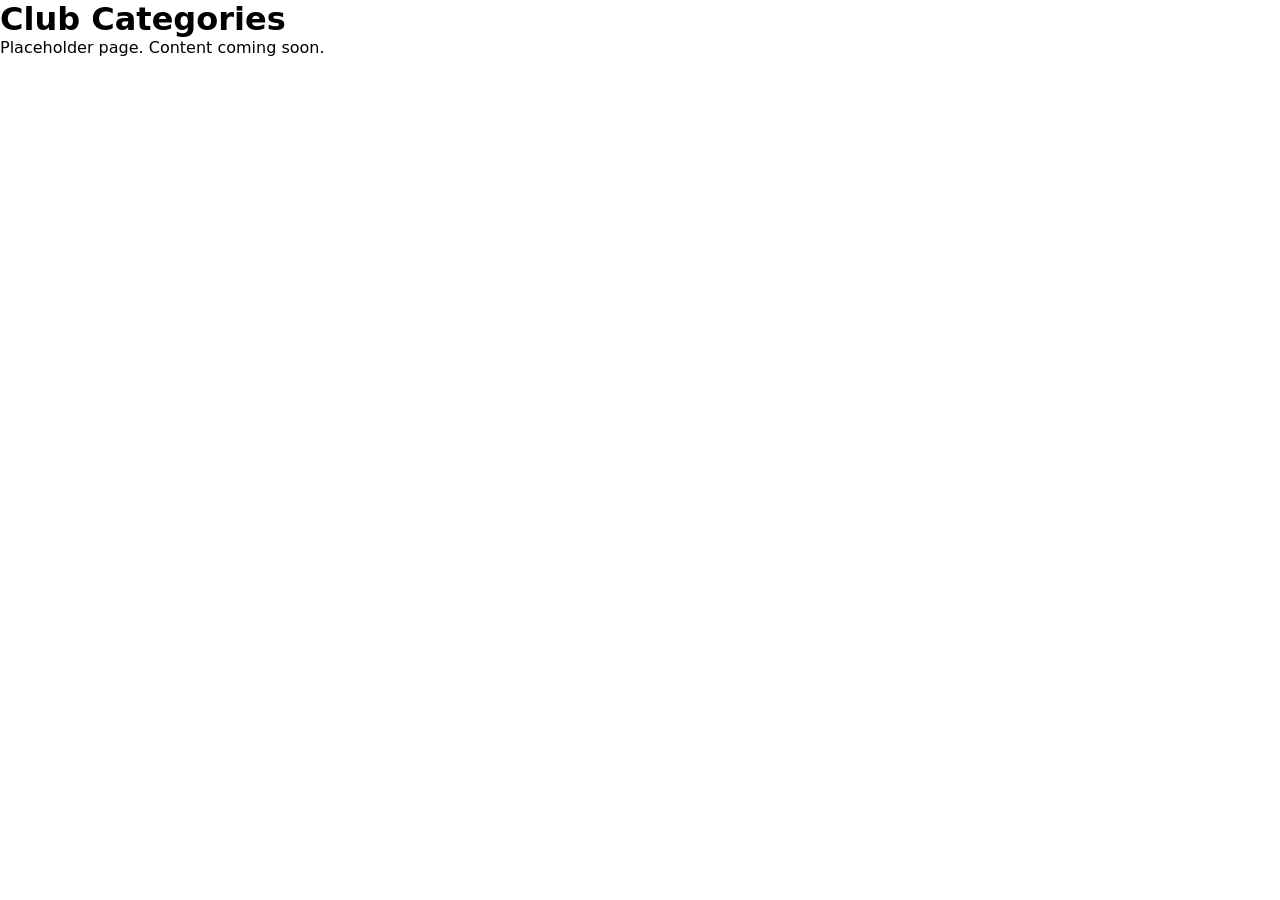
==== src/clubs.html @ 5e250b81 "chore: add project folder structure and placeholder pages Establish the baseline agreed in the assig" ====
<!DOCTYPE html>
<html lang="en">
<head>
  <meta charset="UTF-8" />
  <meta name="viewport" content="width=device-width, initial-scale=1.0" />
  <title>Club Categories | University Student Clubs Portal</title>
  <link rel="stylesheet" href="../styles/style.css" />
</head>
<body>
  <!-- TODO: Club Categories page — placeholder, to be implemented on feature/clubs-page -->
  <h1>Club Categories</h1>
  <p>Placeholder page. Content coming soon.</p>
</body>
</html>
---- styles/style.css ----
/* =========================================================
   University Student Clubs Portal — shared stylesheet
   All pages link to this single file via ../styles/style.css
   Each feature branch appends its own page section below.
   ========================================================= */

/* --- placeholder baseline --- */
* { margin: 0; padding: 0; box-sizing: border-box; }
body { font-family: system-ui, sans-serif; }
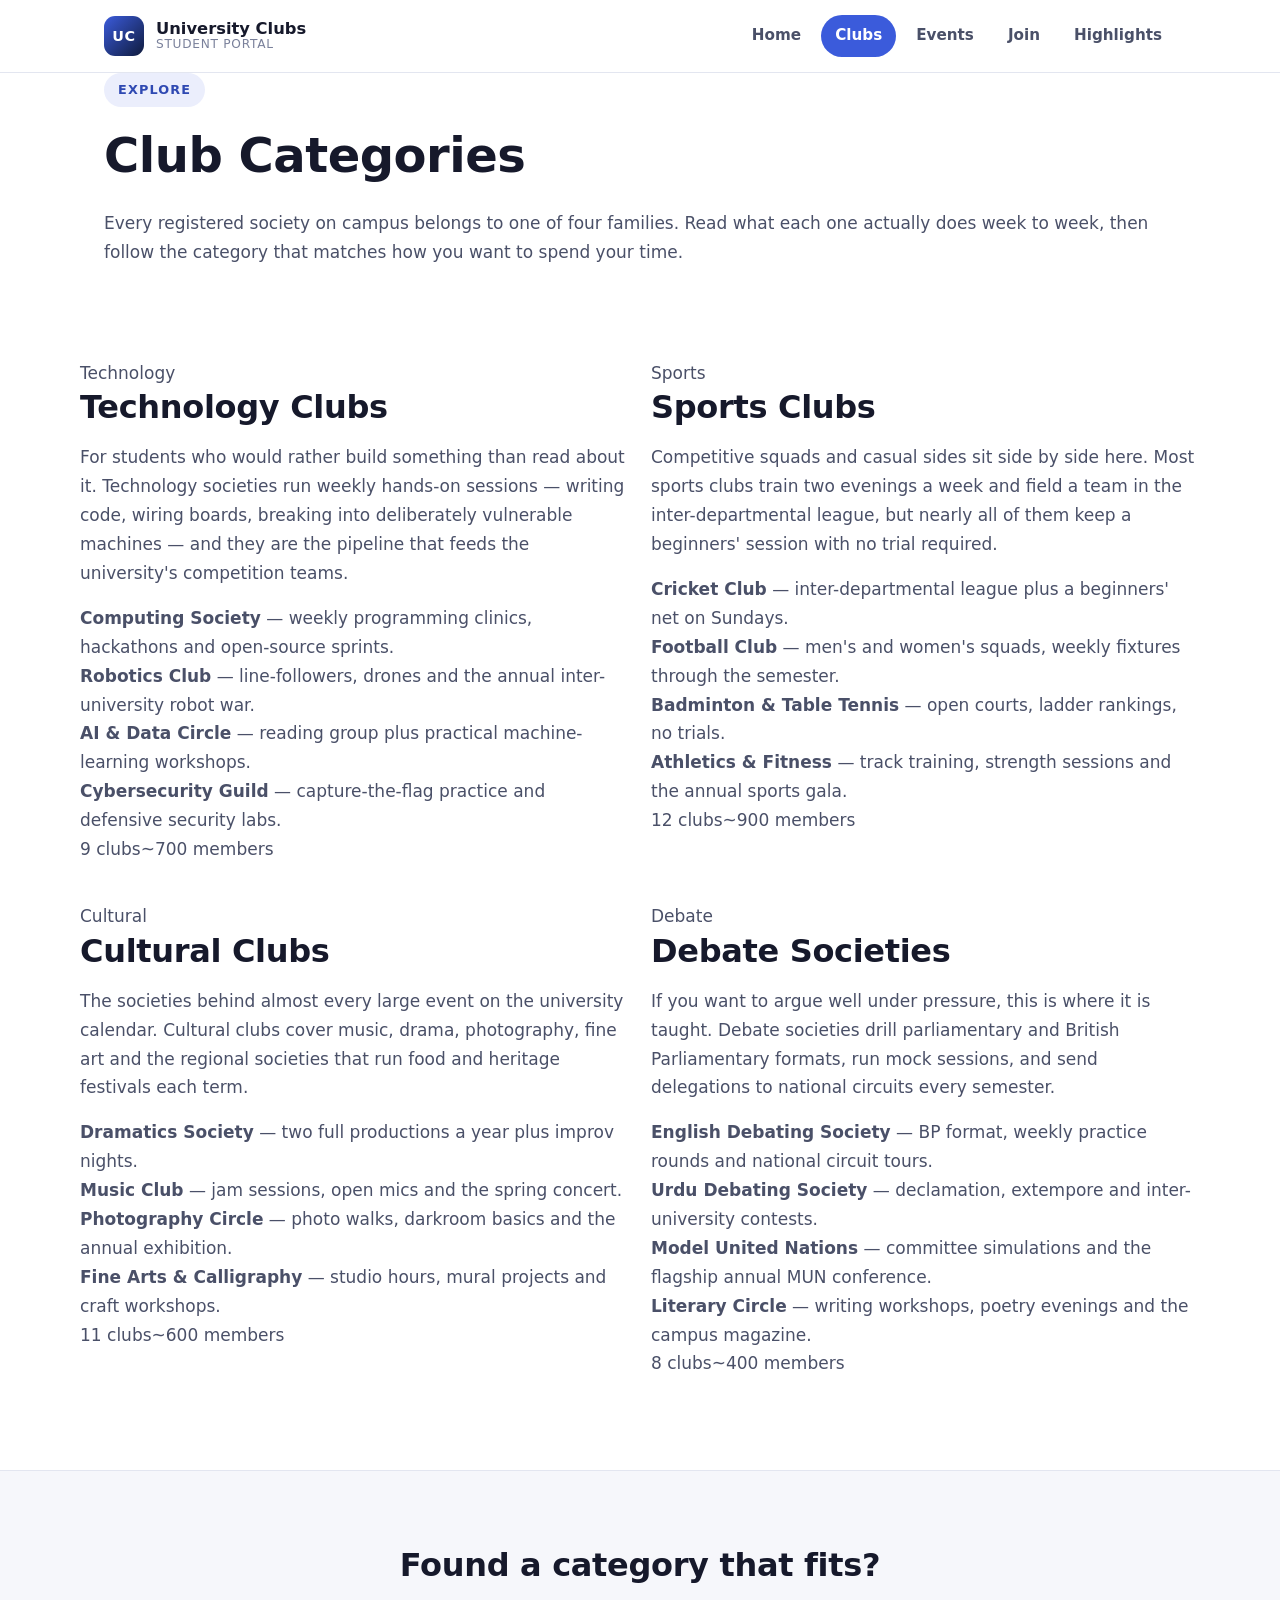
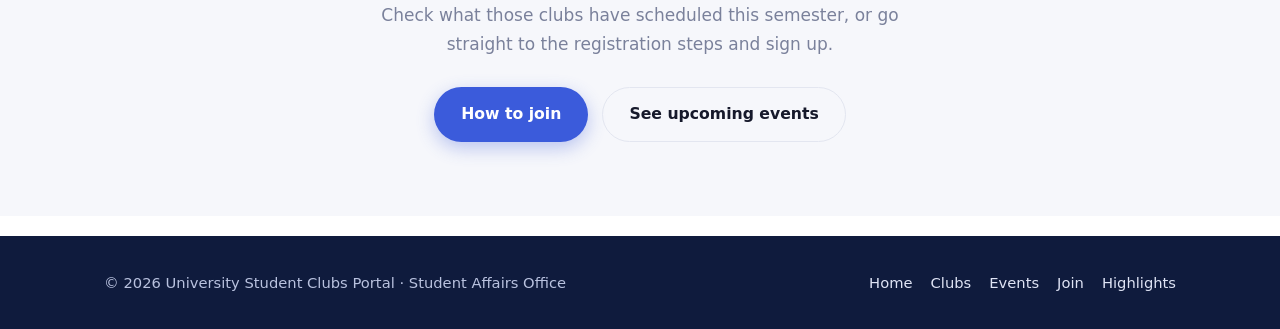
==== commit ff0ce7b2: "feat(clubs): add club categories page structure Implements the HTML for the club categories page (re" ====
--- a/src/clubs.html
+++ b/src/clubs.html
@@ -3,12 +3,162 @@
 <head>
   <meta charset="UTF-8" />
   <meta name="viewport" content="width=device-width, initial-scale=1.0" />
+  <meta name="description" content="Browse every category of student club at the university — technology, sports, cultural and debate societies." />
   <title>Club Categories | University Student Clubs Portal</title>
   <link rel="stylesheet" href="../styles/style.css" />
 </head>
 <body>
-  <!-- TODO: Club Categories page — placeholder, to be implemented on feature/clubs-page -->
-  <h1>Club Categories</h1>
-  <p>Placeholder page. Content coming soon.</p>
+
+  <header class="site-header">
+    <div class="container header-inner">
+      <a class="brand" href="index.html">
+        <span class="brand-mark">UC</span>
+        <span class="brand-text">
+          <strong>University Clubs</strong>
+          <small>Student Portal</small>
+        </span>
+      </a>
+
+      <nav class="site-nav" aria-label="Main navigation">
+        <ul>
+          <li><a href="index.html">Home</a></li>
+          <li><a href="clubs.html" class="active">Clubs</a></li>
+          <li><a href="events.html">Events</a></li>
+          <li><a href="join.html">Join</a></li>
+          <li><a href="highlights.html">Highlights</a></li>
+        </ul>
+      </nav>
+    </div>
+  </header>
+
+  <main>
+
+    <section class="page-head">
+      <div class="container">
+        <p class="eyebrow">Explore</p>
+        <h1>Club Categories</h1>
+        <p class="page-head-lead">
+          Every registered society on campus belongs to one of four families. Read what
+          each one actually does week to week, then follow the category that matches how
+          you want to spend your time.
+        </p>
+      </div>
+    </section>
+
+    <section class="container section">
+
+      <div class="grid grid-2 category-grid">
+
+        <article class="category-card cat-tech">
+          <header class="category-head">
+            <span class="category-badge">Technology</span>
+            <h2>Technology Clubs</h2>
+          </header>
+          <p>
+            For students who would rather build something than read about it. Technology
+            societies run weekly hands-on sessions — writing code, wiring boards, breaking
+            into deliberately vulnerable machines — and they are the pipeline that feeds
+            the university's competition teams.
+          </p>
+          <ul class="club-list">
+            <li><strong>Computing Society</strong> — weekly programming clinics, hackathons and open-source sprints.</li>
+            <li><strong>Robotics Club</strong> — line-followers, drones and the annual inter-university robot war.</li>
+            <li><strong>AI &amp; Data Circle</strong> — reading group plus practical machine-learning workshops.</li>
+            <li><strong>Cybersecurity Guild</strong> — capture-the-flag practice and defensive security labs.</li>
+          </ul>
+          <p class="category-meta"><span>9 clubs</span><span>~700 members</span></p>
+        </article>
+
+        <article class="category-card cat-sports">
+          <header class="category-head">
+            <span class="category-badge">Sports</span>
+            <h2>Sports Clubs</h2>
+          </header>
+          <p>
+            Competitive squads and casual sides sit side by side here. Most sports clubs
+            train two evenings a week and field a team in the inter-departmental league,
+            but nearly all of them keep a beginners' session with no trial required.
+          </p>
+          <ul class="club-list">
+            <li><strong>Cricket Club</strong> — inter-departmental league plus a beginners' net on Sundays.</li>
+            <li><strong>Football Club</strong> — men's and women's squads, weekly fixtures through the semester.</li>
+            <li><strong>Badminton &amp; Table Tennis</strong> — open courts, ladder rankings, no trials.</li>
+            <li><strong>Athletics &amp; Fitness</strong> — track training, strength sessions and the annual sports gala.</li>
+          </ul>
+          <p class="category-meta"><span>12 clubs</span><span>~900 members</span></p>
+        </article>
+
+        <article class="category-card cat-cultural">
+          <header class="category-head">
+            <span class="category-badge">Cultural</span>
+            <h2>Cultural Clubs</h2>
+          </header>
+          <p>
+            The societies behind almost every large event on the university calendar.
+            Cultural clubs cover music, drama, photography, fine art and the regional
+            societies that run food and heritage festivals each term.
+          </p>
+          <ul class="club-list">
+            <li><strong>Dramatics Society</strong> — two full productions a year plus improv nights.</li>
+            <li><strong>Music Club</strong> — jam sessions, open mics and the spring concert.</li>
+            <li><strong>Photography Circle</strong> — photo walks, darkroom basics and the annual exhibition.</li>
+            <li><strong>Fine Arts &amp; Calligraphy</strong> — studio hours, mural projects and craft workshops.</li>
+          </ul>
+          <p class="category-meta"><span>11 clubs</span><span>~600 members</span></p>
+        </article>
+
+        <article class="category-card cat-debate">
+          <header class="category-head">
+            <span class="category-badge">Debate</span>
+            <h2>Debate Societies</h2>
+          </header>
+          <p>
+            If you want to argue well under pressure, this is where it is taught. Debate
+            societies drill parliamentary and British Parliamentary formats, run mock
+            sessions, and send delegations to national circuits every semester.
+          </p>
+          <ul class="club-list">
+            <li><strong>English Debating Society</strong> — BP format, weekly practice rounds and national circuit tours.</li>
+            <li><strong>Urdu Debating Society</strong> — declamation, extempore and inter-university contests.</li>
+            <li><strong>Model United Nations</strong> — committee simulations and the flagship annual MUN conference.</li>
+            <li><strong>Literary Circle</strong> — writing workshops, poetry evenings and the campus magazine.</li>
+          </ul>
+          <p class="category-meta"><span>8 clubs</span><span>~400 members</span></p>
+        </article>
+
+      </div>
+    </section>
+
+    <section class="cta">
+      <div class="container">
+        <h2>Found a category that fits?</h2>
+        <p>
+          Check what those clubs have scheduled this semester, or go straight to the
+          registration steps and sign up.
+        </p>
+        <div class="hero-actions">
+          <a class="btn btn-primary" href="join.html">How to join</a>
+          <a class="btn btn-ghost" href="events.html">See upcoming events</a>
+        </div>
+      </div>
+    </section>
+
+  </main>
+
+  <footer class="site-footer">
+    <div class="container footer-inner">
+      <p>&copy; 2026 University Student Clubs Portal &middot; Student Affairs Office</p>
+      <nav aria-label="Footer navigation">
+        <ul>
+          <li><a href="index.html">Home</a></li>
+          <li><a href="clubs.html">Clubs</a></li>
+          <li><a href="events.html">Events</a></li>
+          <li><a href="join.html">Join</a></li>
+          <li><a href="highlights.html">Highlights</a></li>
+        </ul>
+      </nav>
+    </div>
+  </footer>
+
 </body>
 </html>
--- a/styles/style.css
+++ b/styles/style.css
@@ -1,9 +1,403 @@
 /* =========================================================
    University Student Clubs Portal — shared stylesheet
    All pages link to this single file via ../styles/style.css
-   Each feature branch appends its own page section below.
+
+   Contents
+     1. Design tokens
+     2. Reset & base
+     3. Layout helpers
+     4. Header & navigation
+     5. Buttons
+     6. Cards & grids
+     7. Footer
+     8. Page sections (appended per feature branch)
+     9. Responsive — media queries
    ========================================================= */
 
-/* --- placeholder baseline --- */
-* { margin: 0; padding: 0; box-sizing: border-box; }
-body { font-family: system-ui, sans-serif; }
+
+/* ---------------------------------------------------------
+   1. Design tokens
+   --------------------------------------------------------- */
+:root {
+  --navy:        #0f1b3d;
+  --navy-soft:   #1b2b57;
+  --indigo:      #3b5bdb;
+  --indigo-dark: #2f49b2;
+  --amber:       #f0a500;
+  --ink:         #16192b;
+  --body:        #4a5068;
+  --muted:       #7a819b;
+  --line:        #e3e6f0;
+  --surface:     #ffffff;
+  --surface-alt: #f6f7fb;
+
+  --radius:    14px;
+  --radius-sm: 9px;
+  --shadow:    0 1px 2px rgba(15, 27, 61, .06), 0 8px 24px rgba(15, 27, 61, .07);
+  --shadow-lg: 0 2px 4px rgba(15, 27, 61, .07), 0 18px 44px rgba(15, 27, 61, .12);
+
+  --max-width: 1120px;
+  --gutter:    24px;
+
+  --font: "Segoe UI", system-ui, -apple-system, "Helvetica Neue", Arial, sans-serif;
+}
+
+
+/* ---------------------------------------------------------
+   2. Reset & base
+   --------------------------------------------------------- */
+*,
+*::before,
+*::after { box-sizing: border-box; }
+
+html { scroll-behavior: smooth; }
+
+body {
+  margin: 0;
+  font-family: var(--font);
+  font-size: 17px;
+  line-height: 1.7;
+  color: var(--body);
+  background: var(--surface);
+  -webkit-font-smoothing: antialiased;
+}
+
+h1, h2, h3, h4 {
+  margin: 0 0 .5em;
+  color: var(--ink);
+  line-height: 1.25;
+  font-weight: 700;
+  letter-spacing: -.01em;
+}
+
+h1 { font-size: 3rem; }
+h2 { font-size: 2rem; }
+h3 { font-size: 1.2rem; }
+
+p { margin: 0 0 1rem; }
+
+a { color: var(--indigo); text-decoration: none; }
+a:hover { text-decoration: underline; }
+
+ul { margin: 0; padding: 0; list-style: none; }
+
+img { max-width: 100%; display: block; }
+
+
+/* ---------------------------------------------------------
+   3. Layout helpers
+   --------------------------------------------------------- */
+.container {
+  width: 100%;
+  max-width: var(--max-width);
+  margin-inline: auto;
+  padding-inline: var(--gutter);
+}
+
+.section { padding: 76px 0; }
+
+.section-title {
+  font-size: 2rem;
+  text-align: center;
+}
+
+.section-lead {
+  max-width: 640px;
+  margin: 0 auto 44px;
+  text-align: center;
+  color: var(--muted);
+  font-size: 1.05rem;
+}
+
+.grid { display: grid; gap: 22px; }
+.grid-2 { grid-template-columns: repeat(2, 1fr); }
+.grid-3 { grid-template-columns: repeat(3, 1fr); }
+.grid-4 { grid-template-columns: repeat(4, 1fr); }
+
+
+/* ---------------------------------------------------------
+   4. Header & navigation
+   --------------------------------------------------------- */
+.site-header {
+  position: sticky;
+  top: 0;
+  z-index: 50;
+  background: rgba(255, 255, 255, .88);
+  backdrop-filter: saturate(180%) blur(12px);
+  border-bottom: 1px solid var(--line);
+}
+
+.header-inner {
+  display: flex;
+  align-items: center;
+  justify-content: space-between;
+  gap: 20px;
+  min-height: 72px;
+}
+
+.brand {
+  display: flex;
+  align-items: center;
+  gap: 12px;
+  color: var(--ink);
+}
+.brand:hover { text-decoration: none; }
+
+.brand-mark {
+  display: grid;
+  place-items: center;
+  width: 40px;
+  height: 40px;
+  border-radius: 11px;
+  background: linear-gradient(135deg, var(--indigo), var(--navy));
+  color: #fff;
+  font-weight: 800;
+  font-size: .9rem;
+  letter-spacing: .04em;
+}
+
+.brand-text { display: flex; flex-direction: column; line-height: 1.15; }
+.brand-text strong { font-size: 1.02rem; }
+.brand-text small { color: var(--muted); font-size: .76rem; letter-spacing: .06em; text-transform: uppercase; }
+
+.site-nav ul {
+  display: flex;
+  align-items: center;
+  gap: 6px;
+}
+
+.site-nav a {
+  display: block;
+  padding: 8px 14px;
+  border-radius: 999px;
+  color: var(--body);
+  font-size: .95rem;
+  font-weight: 600;
+  transition: background .18s ease, color .18s ease;
+}
+
+.site-nav a:hover {
+  background: var(--surface-alt);
+  color: var(--ink);
+  text-decoration: none;
+}
+
+.site-nav a.active {
+  background: var(--indigo);
+  color: #fff;
+}
+
+
+/* ---------------------------------------------------------
+   5. Buttons
+   --------------------------------------------------------- */
+.btn {
+  display: inline-block;
+  padding: 13px 26px;
+  border-radius: 999px;
+  font-weight: 600;
+  font-size: .98rem;
+  border: 1px solid transparent;
+  transition: transform .16s ease, box-shadow .16s ease, background .16s ease;
+}
+.btn:hover { text-decoration: none; transform: translateY(-1px); }
+
+.btn-primary {
+  background: var(--indigo);
+  color: #fff;
+  box-shadow: 0 6px 18px rgba(59, 91, 219, .32);
+}
+.btn-primary:hover { background: var(--indigo-dark); }
+
+.btn-ghost {
+  background: transparent;
+  color: var(--ink);
+  border-color: var(--line);
+}
+.btn-ghost:hover { border-color: var(--indigo); color: var(--indigo); }
+
+
+/* ---------------------------------------------------------
+   6. Cards & grids
+   --------------------------------------------------------- */
+.card {
+  background: var(--surface);
+  border: 1px solid var(--line);
+  border-radius: var(--radius);
+  padding: 28px 26px;
+  box-shadow: var(--shadow);
+  transition: transform .2s ease, box-shadow .2s ease;
+}
+.card:hover { transform: translateY(-3px); box-shadow: var(--shadow-lg); }
+
+.card p:last-child { margin-bottom: 0; }
+
+.card-icon {
+  display: grid;
+  place-items: center;
+  width: 42px;
+  height: 42px;
+  margin-bottom: 16px;
+  border-radius: 11px;
+  background: var(--surface-alt);
+  color: var(--indigo);
+  font-weight: 800;
+  font-size: .85rem;
+}
+
+.link-card {
+  display: block;
+  padding: 28px 26px;
+  border: 1px solid var(--line);
+  border-radius: var(--radius);
+  background: var(--surface);
+  color: inherit;
+  transition: border-color .2s ease, transform .2s ease, box-shadow .2s ease;
+}
+.link-card:hover {
+  text-decoration: none;
+  border-color: var(--indigo);
+  transform: translateY(-3px);
+  box-shadow: var(--shadow);
+}
+.link-card h3 { color: var(--indigo); }
+.link-card p:last-child { margin-bottom: 0; }
+
+
+/* ---------------------------------------------------------
+   7. Footer
+   --------------------------------------------------------- */
+.site-footer {
+  margin-top: 20px;
+  padding: 34px 0;
+  background: var(--navy);
+  color: #b9c2df;
+  font-size: .92rem;
+}
+
+.footer-inner {
+  display: flex;
+  align-items: center;
+  justify-content: space-between;
+  gap: 18px;
+  flex-wrap: wrap;
+}
+
+.footer-inner p { margin: 0; }
+
+.site-footer ul { display: flex; gap: 18px; flex-wrap: wrap; }
+.site-footer a { color: #dfe4f5; }
+
+
+/* =========================================================
+   8. Page sections
+   ========================================================= */
+
+/* --- Home (index.html) — Team Lead ----------------------- */
+.hero {
+  background:
+    radial-gradient(900px 420px at 15% -10%, rgba(59, 91, 219, .22), transparent 60%),
+    radial-gradient(700px 380px at 95% 0%, rgba(240, 165, 0, .16), transparent 60%),
+    var(--surface-alt);
+  border-bottom: 1px solid var(--line);
+}
+
+.hero-inner {
+  padding: 96px 24px 88px;
+  max-width: 820px;
+  text-align: center;
+}
+
+.eyebrow {
+  display: inline-block;
+  margin-bottom: 18px;
+  padding: 6px 14px;
+  border-radius: 999px;
+  background: rgba(59, 91, 219, .1);
+  color: var(--indigo-dark);
+  font-size: .8rem;
+  font-weight: 700;
+  letter-spacing: .09em;
+  text-transform: uppercase;
+}
+
+.hero-lead {
+  max-width: 660px;
+  margin: 20px auto 34px;
+  font-size: 1.12rem;
+  color: var(--body);
+}
+
+.hero-actions { display: flex; gap: 14px; justify-content: center; flex-wrap: wrap; }
+
+.stats-band {
+  padding: 46px 0;
+  background: var(--navy);
+  color: #fff;
+}
+
+.stat { text-align: center; }
+.stat strong {
+  display: block;
+  font-size: 2.3rem;
+  font-weight: 800;
+  color: #fff;
+  line-height: 1.1;
+}
+.stat span {
+  font-size: .9rem;
+  color: #a9b3d6;
+  letter-spacing: .03em;
+}
+
+.cta {
+  padding: 74px 0;
+  text-align: center;
+  background: var(--surface-alt);
+  border-top: 1px solid var(--line);
+}
+.cta p {
+  max-width: 560px;
+  margin: 0 auto 28px;
+  color: var(--muted);
+}
+
+
+/* =========================================================
+   9. Responsive
+   Each page block below carries the media queries it needs.
+   Shared breakpoints: 900px (tablet) and 600px (phone).
+   ========================================================= */
+
+/* --- Shared shell + Home (index.html) — Team Lead -------- */
+@media (max-width: 900px) {
+  .header-inner { flex-direction: column; align-items: flex-start; padding-block: 14px; }
+  .site-nav ul  { flex-wrap: wrap; }
+
+  .grid-3, .grid-4 { grid-template-columns: repeat(2, 1fr); }
+
+  h1 { font-size: 2.3rem; }
+  .hero-inner { padding: 68px 24px 60px; }
+  .section { padding: 58px 0; }
+}
+
+@media (max-width: 600px) {
+  body { font-size: 16px; }
+
+  .grid-2, .grid-3, .grid-4 { grid-template-columns: 1fr; }
+
+  .site-nav ul { gap: 4px; }
+  .site-nav a  { padding: 8px 11px; font-size: .9rem; }
+
+  h1 { font-size: 1.85rem; }
+  h2, .section-title { font-size: 1.5rem; }
+
+  .hero-inner   { padding: 52px 20px 46px; }
+  .hero-lead    { font-size: 1rem; }
+  .hero-actions { flex-direction: column; }
+  .btn          { width: 100%; text-align: center; padding: 14px 22px; }
+
+  .stat strong { font-size: 1.9rem; }
+
+  .footer-inner { flex-direction: column; align-items: flex-start; text-align: left; }
+}
